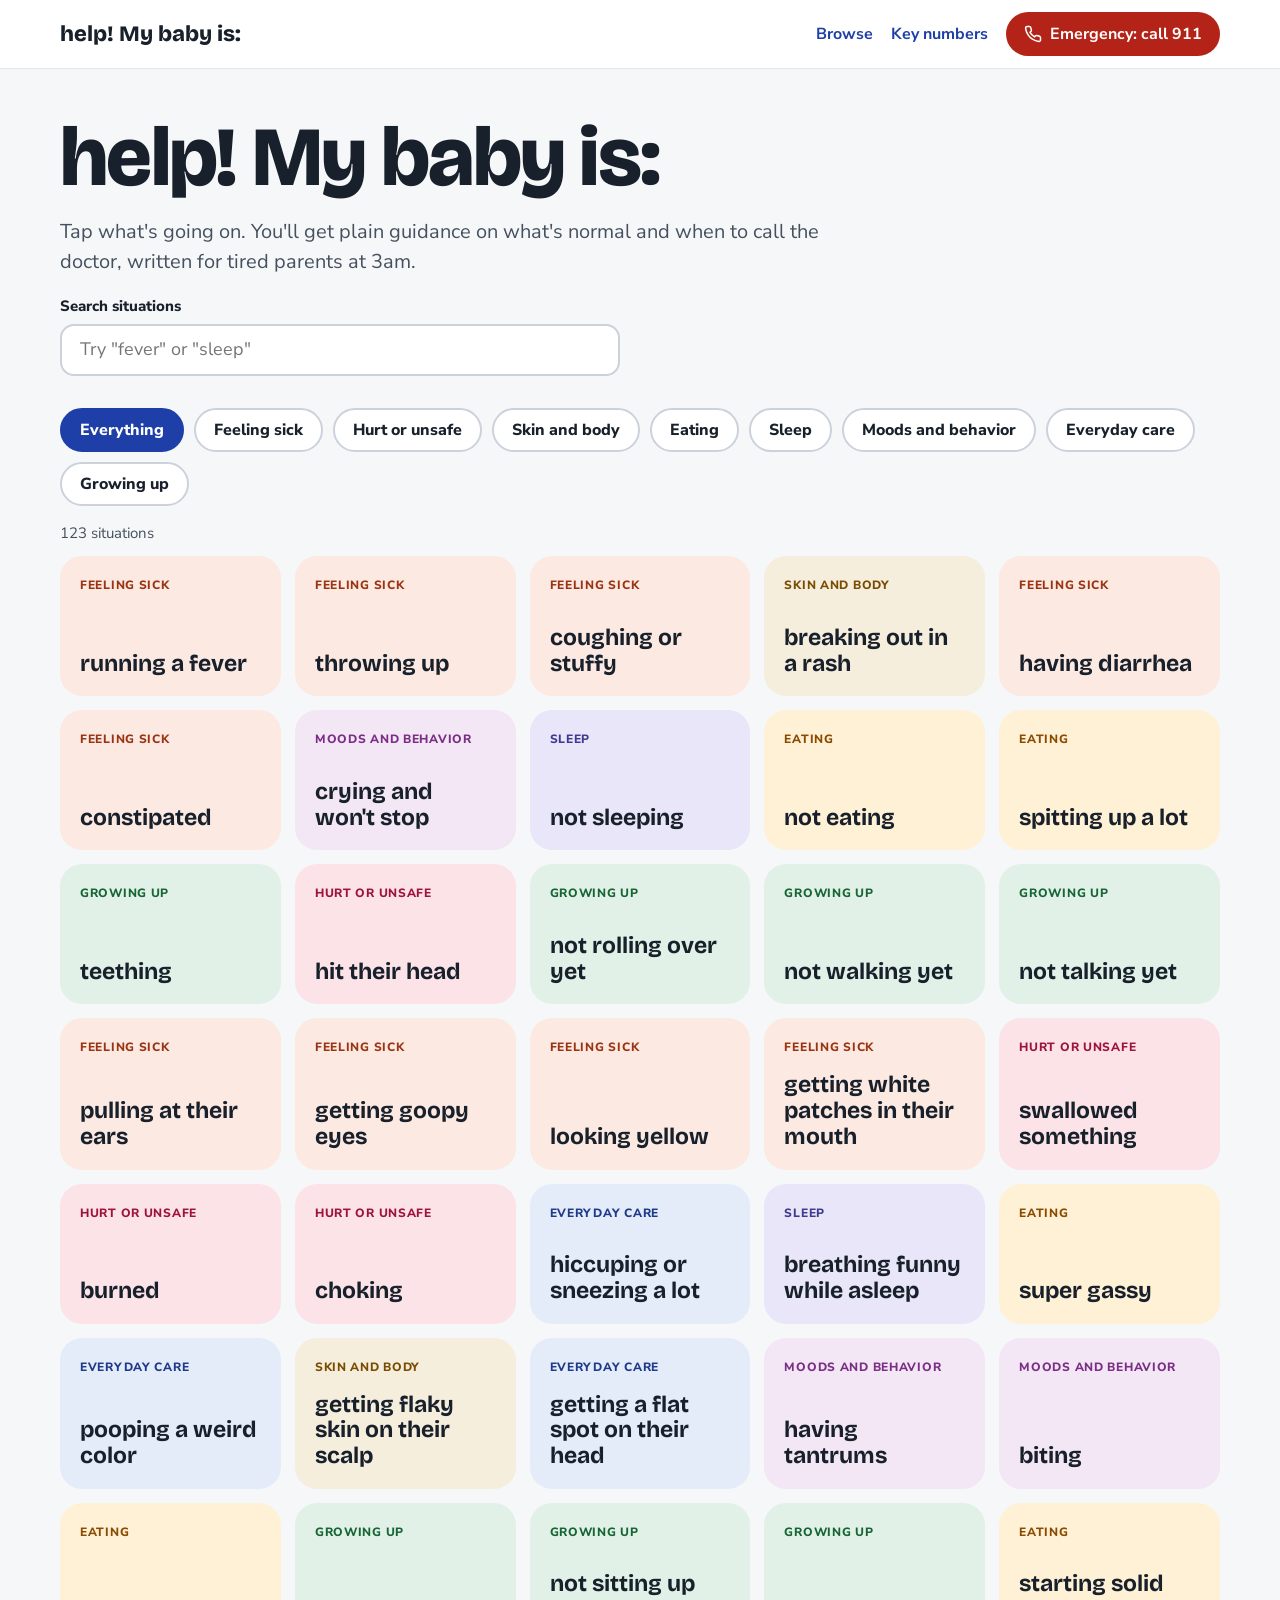
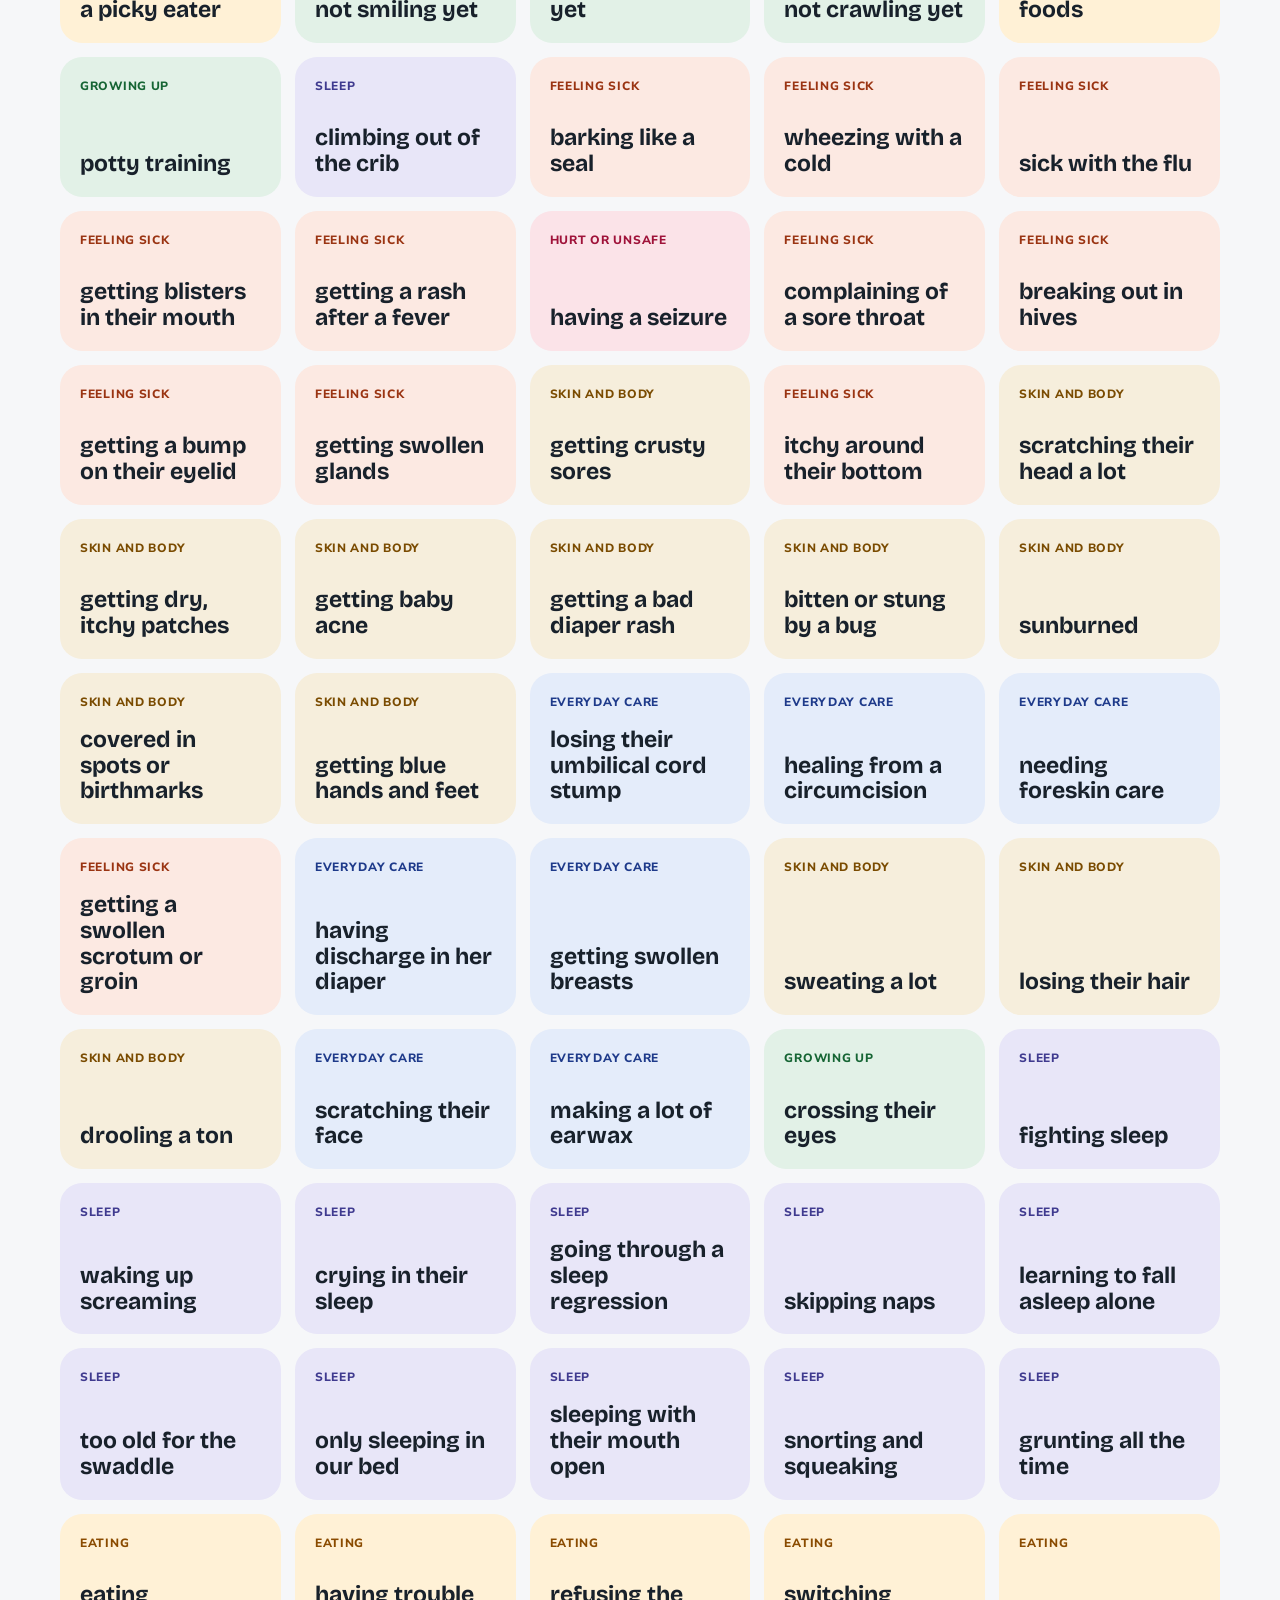
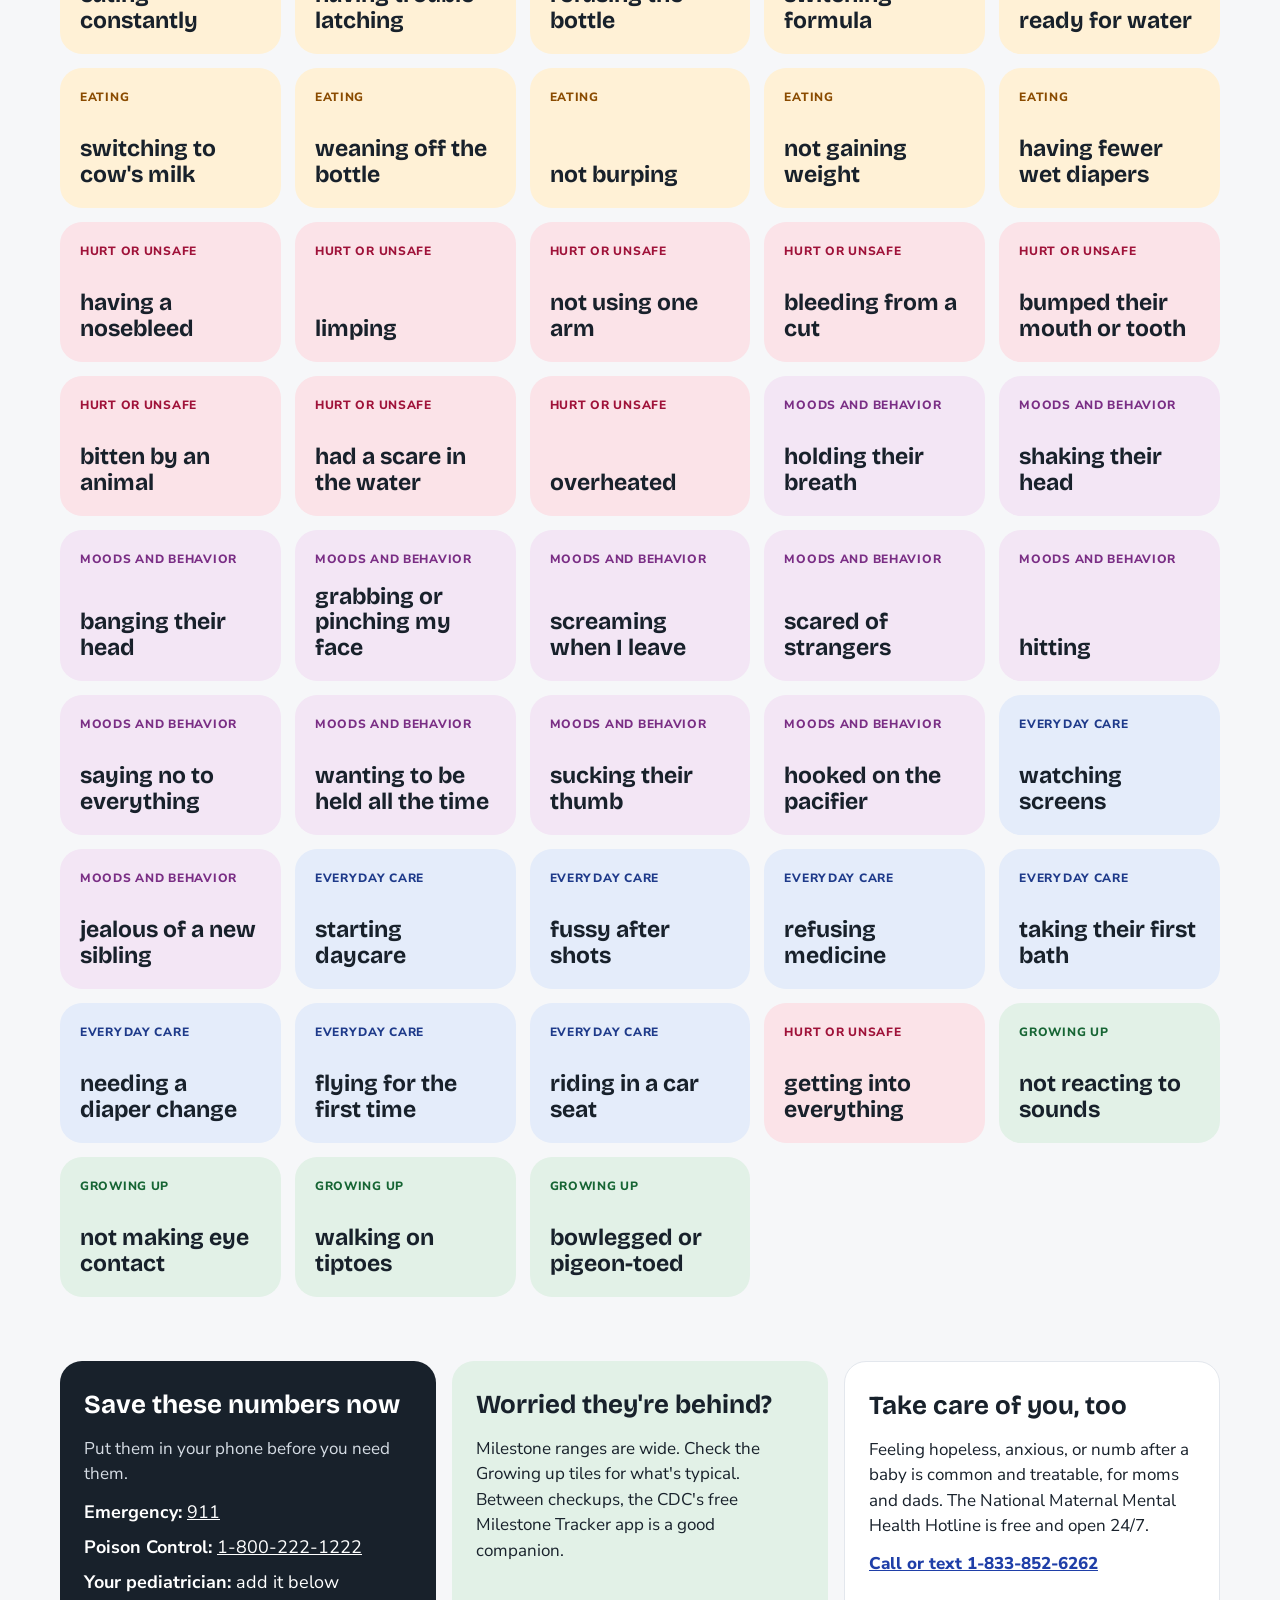
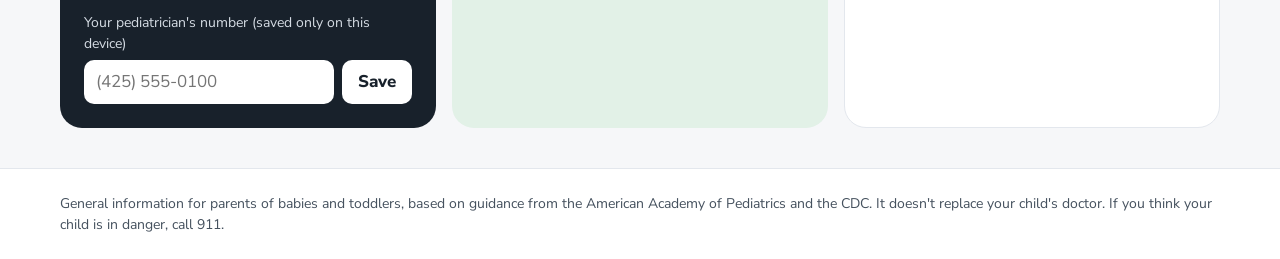
==== index.html @ 2a9dbdd5 "Add help! My baby is: site with 123 situation tiles Static site for parents of newborns and toddlers" ====
<!doctype html>
<html lang="en">
<head>
<meta charset="utf-8">
<meta name="viewport" content="width=device-width, initial-scale=1">
<title>help! My baby is:</title>
<meta name="description" content="Plain guidance for parents of newborns and toddlers: what's normal, what to try, and when to call the doctor or 911.">
<meta name="theme-color" content="#F6F7F9">
<link rel="icon" href="icon.svg" type="image/svg+xml">
<link rel="apple-touch-icon" href="icon.svg">
<link rel="manifest" href="manifest.webmanifest">
<link rel="preconnect" href="https://fonts.googleapis.com">
<link rel="preconnect" href="https://fonts.gstatic.com" crossorigin>
<link href="https://fonts.googleapis.com/css2?family=Bricolage+Grotesque:opsz,wght@12..96,600;12..96,700;12..96,800&family=Nunito+Sans:opsz,wght@6..12,400;6..12,600;6..12,700;6..12,800&display=swap" rel="stylesheet">
<link rel="stylesheet" href="styles.css">
</head>
<body>
<a class="skip" href="#main">Skip to content</a>
<header class="topbar">
  <div class="wrap topbar-inner">
    <a href="#" class="brand">help! My baby is:</a>
    <nav aria-label="Main" class="nav">
      <a href="#" data-home>Browse</a>
      <a href="#numbers">Key numbers</a>
      <a href="tel:911" class="pill-911">
        <svg width="18" height="18" viewBox="0 0 24 24" fill="none" stroke="currentColor" stroke-width="2" stroke-linecap="round" stroke-linejoin="round" aria-hidden="true"><path d="M22 16.9v3a2 2 0 0 1-2.2 2 19.8 19.8 0 0 1-8.6-3.1 19.5 19.5 0 0 1-6-6A19.8 19.8 0 0 1 2.1 4.2 2 2 0 0 1 4.1 2h3a2 2 0 0 1 2 1.7c.1.9.4 1.8.7 2.7a2 2 0 0 1-.5 2.1L8 9.8a16 16 0 0 0 6 6l1.3-1.3a2 2 0 0 1 2.1-.4c.9.3 1.8.6 2.7.7a2 2 0 0 1 1.7 2z"/></svg>
        Emergency: call 911</a>
    </nav>
  </div>
</header>

<main id="main" class="wrap">
  <section id="home">
    <div class="hero">
      <h1>help! My baby is:</h1>
      <p class="lede">Tap what's going on. You'll get plain guidance on what's normal and when to call the doctor, written for tired parents at 3am.</p>
      <div class="search">
        <label for="search">Search situations</label>
        <input id="search" type="search" placeholder="Try &quot;fever&quot; or &quot;sleep&quot;" autocomplete="off">
      </div>
    </div>
    <div class="chips" role="group" aria-label="Filter by category" id="chips"></div>
    <p class="count" id="count" aria-live="polite"></p>
    <div class="grid" id="grid"></div>
    <p class="empty" id="empty" hidden>Nothing matched that. Try a simpler word, or call your pediatrician's nurse line if you're unsure.</p>
  </section>

  <section id="detail" hidden aria-labelledby="detail-title">
    <a href="#" class="back">
      <svg width="20" height="20" viewBox="0 0 24 24" fill="none" stroke="currentColor" stroke-width="2" stroke-linecap="round" stroke-linejoin="round" aria-hidden="true"><path d="M15 18l-6-6 6-6"/></svg>
      All situations</a>
    <div class="detail-head">
      <span class="tag" id="d-cat"></span>
      <h2 id="detail-title"></h2>
      <p class="lede" id="d-normal"></p>
    </div>
    <div class="card card-911" id="d-now-wrap">
      <div>
        <h3>Call 911 or go to the ER if</h3>
        <ul id="d-now"></ul>
      </div>
      <a href="tel:911" class="btn-911">Call 911</a>
    </div>
    <div class="card card-calm" id="d-calm">Usually not an emergency. Bring it up with your doctor, and call sooner if something feels off to you.</div>
    <div class="two">
      <div class="card card-doc">
        <h3>Call the doctor if</h3>
        <ul id="d-doc"></ul>
      </div>
      <div class="card card-try">
        <h3>Things to try</h3>
        <ul id="d-try"></ul>
      </div>
    </div>
    <p class="fine">Unsure? Trust your gut and call your pediatrician. Most offices have a 24-hour nurse line.</p>
  </section>

  <section id="numbers" class="numbers">
    <div class="card card-dark">
      <h2>Save these numbers now</h2>
      <p>Put them in your phone before you need them.</p>
      <ul class="plain">
        <li><strong>Emergency:</strong> <a href="tel:911">911</a></li>
        <li><strong>Poison Control:</strong> <a href="tel:18002221222">1-800-222-1222</a></li>
        <li><strong>Your pediatrician:</strong> <span id="ped-num">add it below</span></li>
      </ul>
      <form id="ped-form" class="ped-form">
        <label for="ped">Your pediatrician's number (saved only on this device)</label>
        <div class="ped-row">
          <input id="ped" type="tel" inputmode="tel" placeholder="(425) 555-0100">
          <button type="submit">Save</button>
        </div>
      </form>
    </div>
    <div class="card card-green">
      <h2>Worried they're behind?</h2>
      <p>Milestone ranges are wide. Check the Growing up tiles for what's typical. Between checkups, the CDC's free Milestone Tracker app is a good companion.</p>
    </div>
    <div class="card">
      <h2>Take care of you, too</h2>
      <p>Feeling hopeless, anxious, or numb after a baby is common and treatable, for moms and dads. The National Maternal Mental Health Hotline is free and open 24/7.</p>
      <a href="tel:18338526262" class="strong-link">Call or text 1-833-852-6262</a>
    </div>
  </section>
</main>

<nav class="quickbar" aria-label="Quick help">
  <a href="tel:911" class="qb-911">Call 911</a>
  <a href="#numbers" class="qb-nurse" id="qb-nurse">Nurse line</a>
</nav>

<footer class="footer">
  <div class="wrap">General information for parents of babies and toddlers, based on guidance from the American Academy of Pediatrics and the CDC. It doesn't replace your child's doctor. If you think your child is in danger, call 911.</div>
</footer>

<script src="data.js"></script>
<script src="app.js"></script>
</body>
</html>
---- styles.css ----
:root {
  --ink: #18212B;
  --ink-2: #33404D;
  --muted: #45515E;
  --ground: #F6F7F9;
  --surface: #FFFFFF;
  --line: #E3E7ED;
  --line-2: #CBD2DC;
  --accent: #1F3FA8;
  --accent-hover: #142B78;
  --red: #B42318;
  --red-ink: #8F1D12;
  --red-bg: #FEF0EE;
  --red-line: #F4B7AE;
  --amber-ink: #7A3E00;
  --amber-bg: #FFF6E8;
  --amber-line: #F1DDB8;
  --green-bg: #E2F1E7;
  --display: 'Bricolage Grotesque', system-ui, sans-serif;
  --body: 'Nunito Sans', system-ui, sans-serif;
}

* { box-sizing: border-box; }
html { scroll-behavior: smooth; }
body { margin: 0; background: var(--ground); color: var(--ink); font-family: var(--body); font-size: 17px; line-height: 1.5; padding-bottom: 88px; }
a { color: var(--accent); }
a:hover { color: var(--accent-hover); }
h1, h2, h3 { font-family: var(--display); margin: 0; }
ul { margin: 0; padding-left: 22px; display: flex; flex-direction: column; gap: 8px; }
.wrap { max-width: 1200px; margin: 0 auto; padding: 0 20px; }
.skip { position: absolute; left: -999px; top: 8px; background: var(--surface); padding: 8px 12px; border-radius: 8px; z-index: 10; }
.skip:focus { left: 8px; }
:focus-visible { outline: 3px solid var(--accent); outline-offset: 2px; }

/* Top bar */
.topbar { background: var(--surface); border-bottom: 1px solid var(--line); position: sticky; top: 0; z-index: 5; }
.topbar-inner { display: flex; flex-wrap: wrap; align-items: center; justify-content: space-between; gap: 12px; padding-top: 12px; padding-bottom: 12px; }
.brand { font-family: var(--display); font-weight: 800; font-size: 22px; color: var(--ink); text-decoration: none; }
.brand:hover { color: var(--ink); }
.nav { display: flex; flex-wrap: wrap; align-items: center; gap: 18px; font-weight: 700; font-size: 16px; }
.nav a { text-decoration: none; }
.pill-911 { display: inline-flex; align-items: center; gap: 8px; min-height: 44px; padding: 0 18px; border-radius: 999px; background: var(--red); color: #fff !important; }
.pill-911:hover { background: var(--red-ink); }

/* Home */
.hero { display: flex; flex-direction: column; gap: 18px; max-width: 760px; padding-top: 48px; }
.hero h1 { font-weight: 800; font-size: clamp(44px, 8vw, 84px); line-height: 0.98; letter-spacing: -0.02em; }
.lede { margin: 0; font-size: 20px; line-height: 1.5; color: var(--muted); }
.search { display: flex; flex-direction: column; gap: 6px; max-width: 560px; }
.search label { font-weight: 800; font-size: 15px; }
.search input { min-height: 52px; padding: 0 18px; font: inherit; font-size: 18px; border: 2px solid var(--line-2); border-radius: 14px; background: var(--surface); color: var(--ink); }
.search input:focus { border-color: var(--accent); outline: none; }

.chips { display: flex; flex-wrap: wrap; gap: 10px; margin-top: 32px; }
.chip { min-height: 44px; padding: 0 18px; border-radius: 999px; font: inherit; font-size: 16px; font-weight: 800; cursor: pointer; background: var(--surface); color: var(--ink); border: 2px solid var(--line-2); }
.chip[aria-pressed="true"] { background: var(--accent); color: #fff; border-color: var(--accent); }
.count { margin: 16px 0 12px; font-size: 15px; color: var(--muted); }

.grid { display: grid; grid-template-columns: repeat(auto-fill, minmax(220px, 1fr)); gap: 14px; }
.tile { display: flex; flex-direction: column; justify-content: space-between; gap: 16px; min-height: 140px; padding: 20px; border-radius: 22px; color: var(--ink); text-decoration: none; transition: transform .12s ease, box-shadow .12s ease; }
.tile:hover { color: var(--ink); transform: translateY(-2px); box-shadow: 0 6px 18px rgba(24, 33, 43, .08); }
.tile .tag { font-size: 12px; }
.tile-label { font-family: var(--display); font-size: 23px; font-weight: 700; line-height: 1.12; }
.tag { font-size: 13px; font-weight: 800; letter-spacing: .06em; text-transform: uppercase; }
.empty { font-size: 18px; color: var(--muted); }

/* Detail */
#detail { padding-top: 32px; display: flex; flex-direction: column; gap: 20px; }
#detail[hidden] { display: none; }
.back { align-self: flex-start; display: inline-flex; align-items: center; gap: 6px; min-height: 44px; padding: 0 16px 0 10px; border-radius: 999px; border: 2px solid var(--line-2); background: var(--surface); font-weight: 800; color: var(--ink); text-decoration: none; }
.back:hover { color: var(--ink); border-color: var(--ink); }
.detail-head { display: flex; flex-direction: column; gap: 10px; max-width: 820px; }
.detail-head h2 { font-size: clamp(34px, 6vw, 56px); font-weight: 800; line-height: 1.04; }
.detail-head .lede { color: var(--ink-2); }

.card { background: var(--surface); border: 1px solid var(--line); border-radius: 22px; padding: 24px; display: flex; flex-direction: column; gap: 12px; }
.card h3 { font-size: 23px; }
.card ul { font-size: 18px; }
.card-911 { background: var(--red-bg); border: 2px solid var(--red-line); flex-direction: row; flex-wrap: wrap; justify-content: space-between; align-items: flex-start; gap: 20px; }
.card-911 > div { flex: 999 1 380px; display: flex; flex-direction: column; gap: 10px; }
.card-911 h3 { color: var(--red-ink); }
.btn-911 { flex: 1 1 180px; display: inline-flex; align-items: center; justify-content: center; min-height: 56px; padding: 0 24px; border-radius: 16px; background: var(--red); color: #fff; font-weight: 800; font-size: 20px; text-decoration: none; }
.btn-911:hover { background: var(--red-ink); color: #fff; }
.card-calm { background: var(--green-bg); border: 0; font-size: 18px; }
.card-doc { background: var(--amber-bg); border-color: var(--amber-line); }
.card-doc h3 { color: var(--amber-ink); }
.two { display: grid; grid-template-columns: repeat(auto-fit, minmax(300px, 1fr)); gap: 16px; }
.fine { margin: 0; font-size: 15px; color: var(--muted); }

/* Numbers */
.numbers { margin: 64px 0 40px; display: grid; grid-template-columns: repeat(auto-fit, minmax(280px, 1fr)); gap: 16px; scroll-margin-top: 90px; }
.numbers h2 { font-size: 26px; }
.numbers p { margin: 0; }
.card-dark { background: var(--ink); color: #fff; border: 0; }
.card-dark p { color: #D5DCE4; }
.card-dark a { color: #fff; }
.card-green { background: var(--green-bg); border: 0; }
.plain { list-style: none; padding: 0; font-size: 18px; }
.strong-link { font-weight: 800; }
.ped-form { display: flex; flex-direction: column; gap: 6px; margin-top: 4px; }
.ped-form label { font-size: 14px; color: #D5DCE4; }
.ped-row { display: flex; gap: 8px; }
.ped-row input { flex: 1; min-width: 0; min-height: 44px; padding: 0 12px; border-radius: 10px; border: 0; font: inherit; }
.ped-row button { min-height: 44px; padding: 0 16px; border-radius: 10px; border: 0; background: #fff; color: var(--ink); font: inherit; font-weight: 800; cursor: pointer; }

/* Quick bar (phones) */
.quickbar { position: fixed; left: 0; right: 0; bottom: 0; display: grid; grid-template-columns: 1fr 1fr; gap: 10px; padding: 10px 16px calc(10px + env(safe-area-inset-bottom)); background: var(--surface); border-top: 1px solid var(--line); z-index: 6; }
.quickbar a { min-height: 50px; border-radius: 14px; display: flex; align-items: center; justify-content: center; font-weight: 800; font-size: 17px; text-decoration: none; }
.qb-911 { background: var(--red); color: #fff; }
.qb-911:hover { color: #fff; }
.qb-nurse { border: 2px solid var(--ink); color: var(--ink); }

.footer { border-top: 1px solid var(--line); background: var(--surface); }
.footer .wrap { padding-top: 24px; padding-bottom: 24px; font-size: 14px; color: var(--muted); }

@media (min-width: 900px) {
  body { padding-bottom: 0; }
  .quickbar { display: none; }
}
@media (max-width: 600px) {
  .topbar { position: static; }
  .nav { display: none; }
  .brand { font-size: 18px; }
  .hero { padding-top: 24px; }
  .hero h1 { font-size: 46px; }
  .lede { font-size: 18px; }
  .grid { grid-template-columns: repeat(2, minmax(0, 1fr)); gap: 10px; }
  .tile { min-height: 120px; padding: 14px; border-radius: 18px; }
  .tile-label { font-size: 19px; }
  .chips { flex-wrap: nowrap; overflow-x: auto; margin: 24px -20px 0; padding: 0 20px 4px; }
  .chip { flex: 0 0 auto; }
}
@media (prefers-reduced-motion: reduce) {
  html { scroll-behavior: auto; }
  .tile { transition: none; }
}
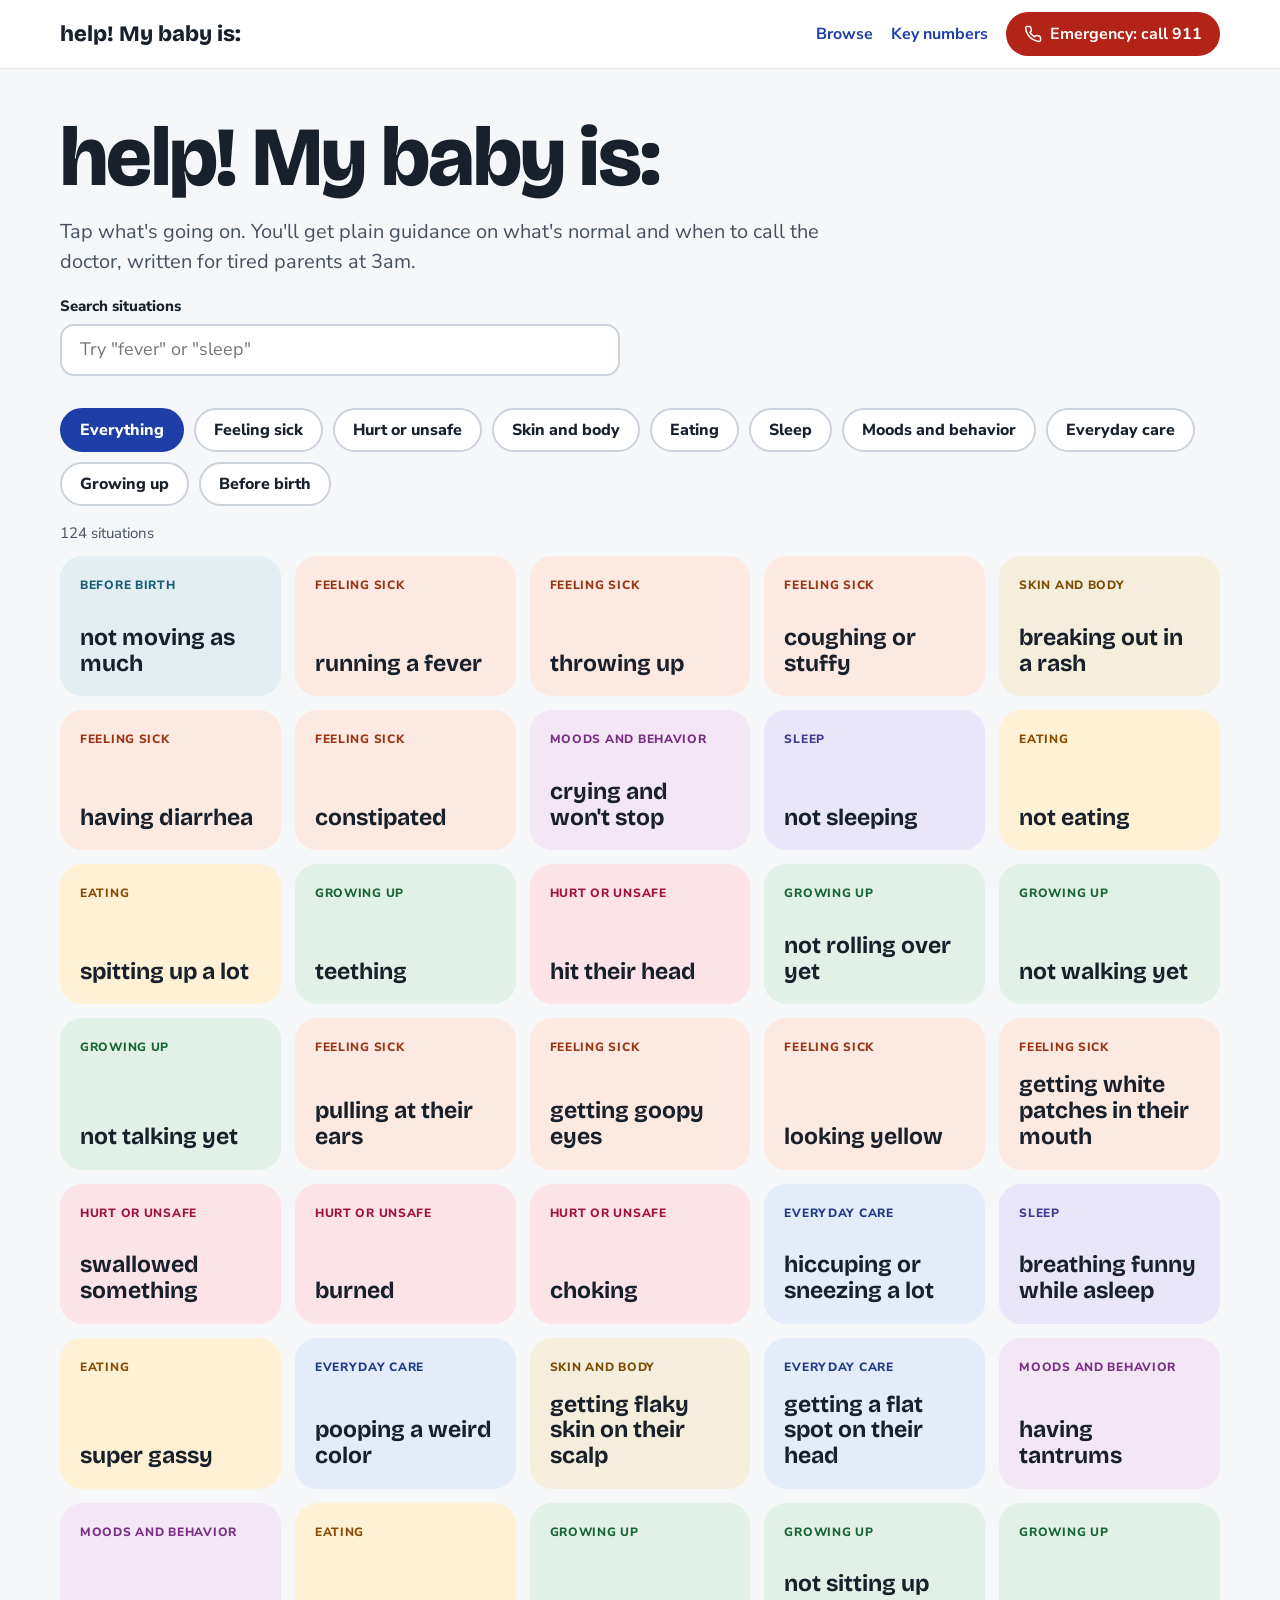
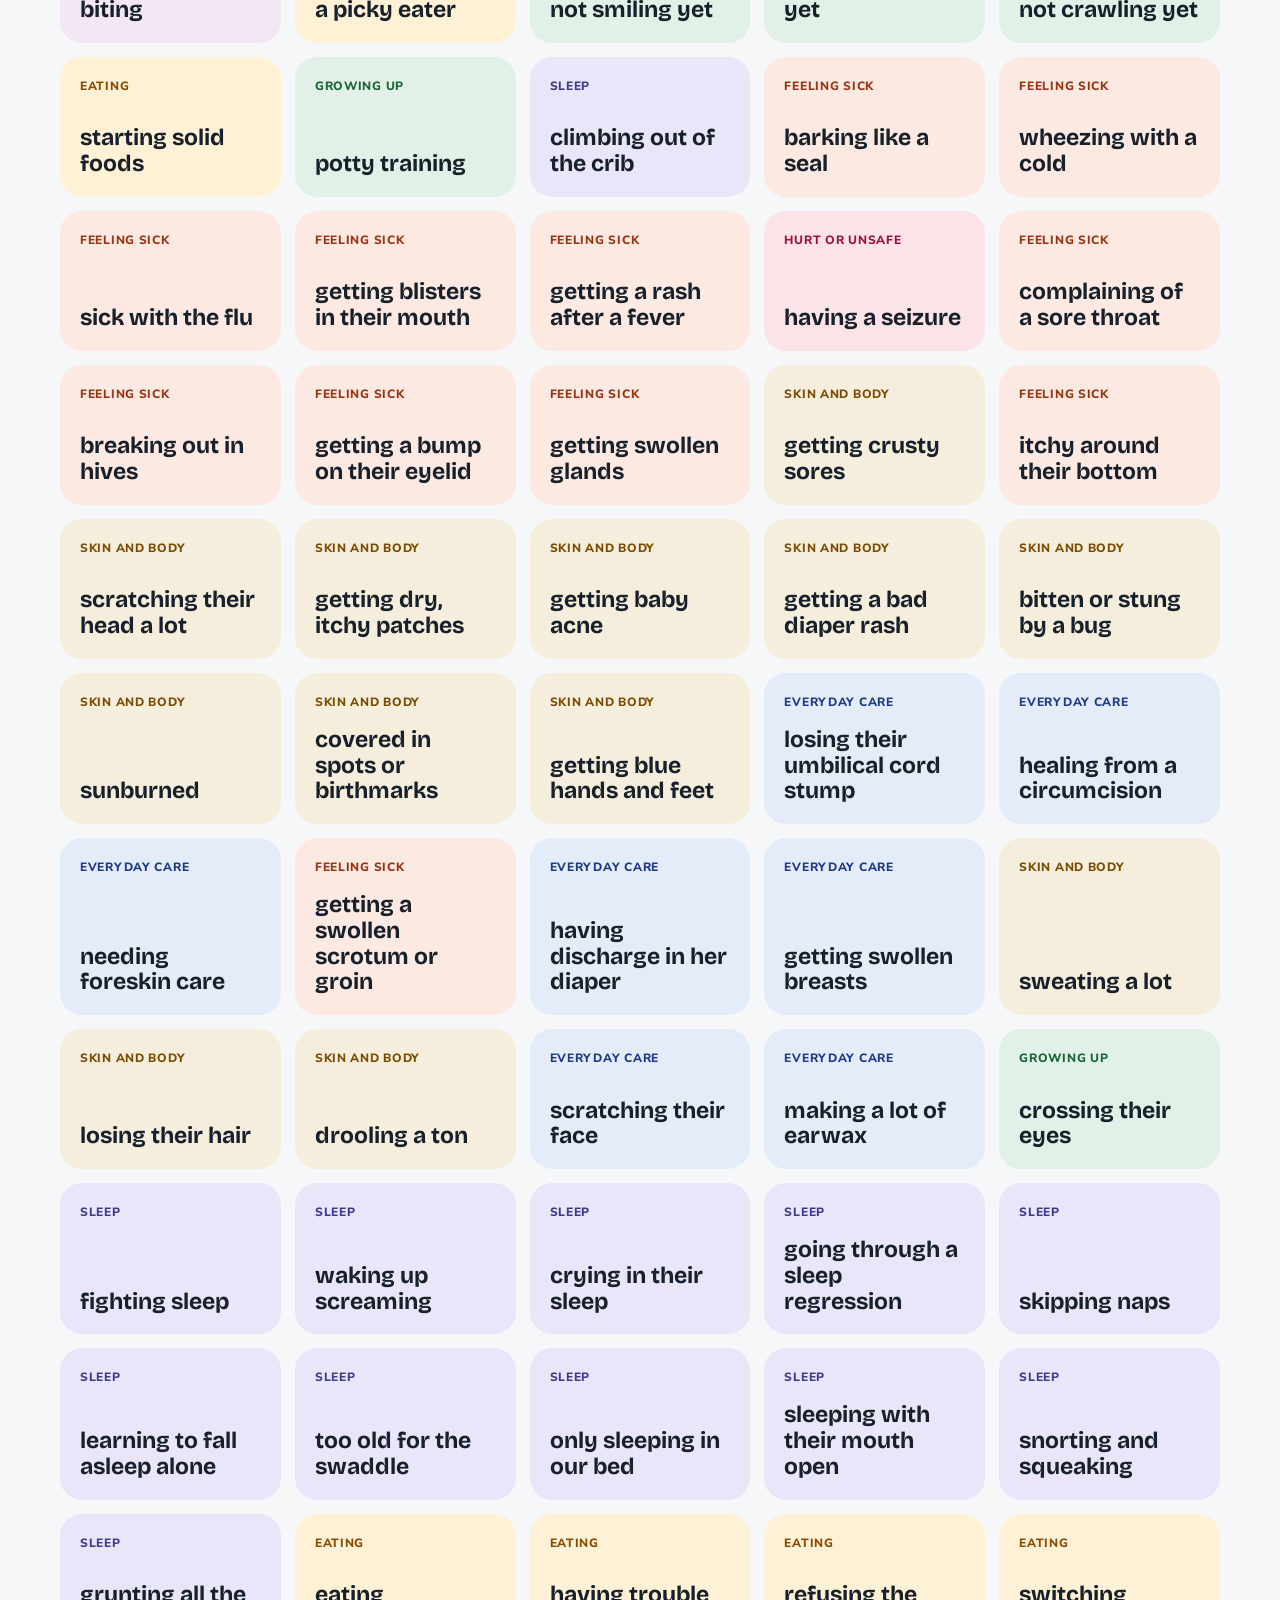
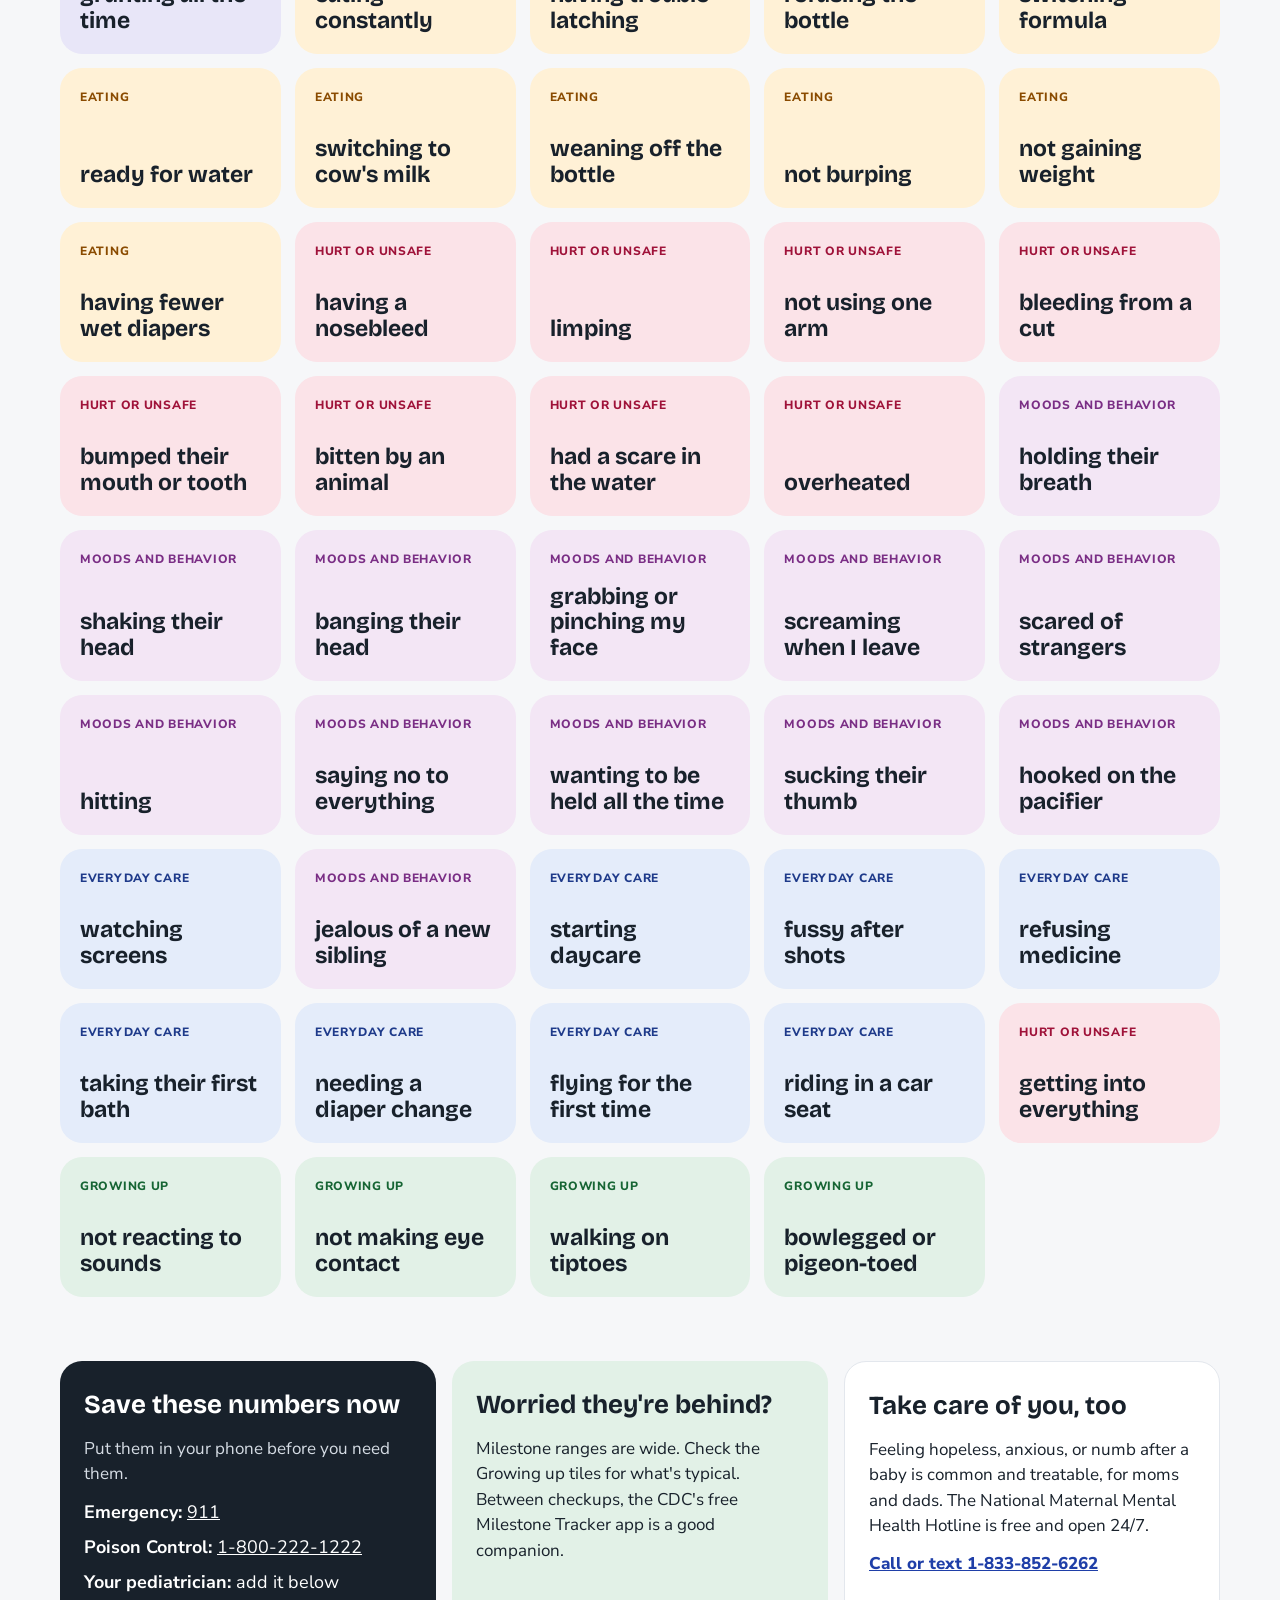
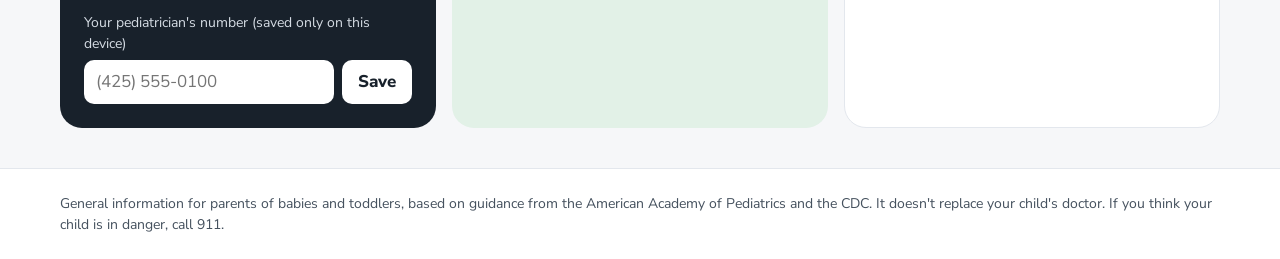
==== commit 507c57ad: "Point pregnancy tiles to the OB or midwife instead of the pediatrician Co-Authored-By: Claude Opus 5" ====
--- a/index.html
+++ b/index.html
@@ -72,7 +72,7 @@
         <ul id="d-try"></ul>
       </div>
     </div>
-    <p class="fine">Unsure? Trust your gut and call your pediatrician. Most offices have a 24-hour nurse line.</p>
+    <p class="fine" id="d-fine">Unsure? Trust your gut and call your pediatrician. Most offices have a 24-hour nurse line.</p>
   </section>
 
   <section id="numbers" class="numbers">
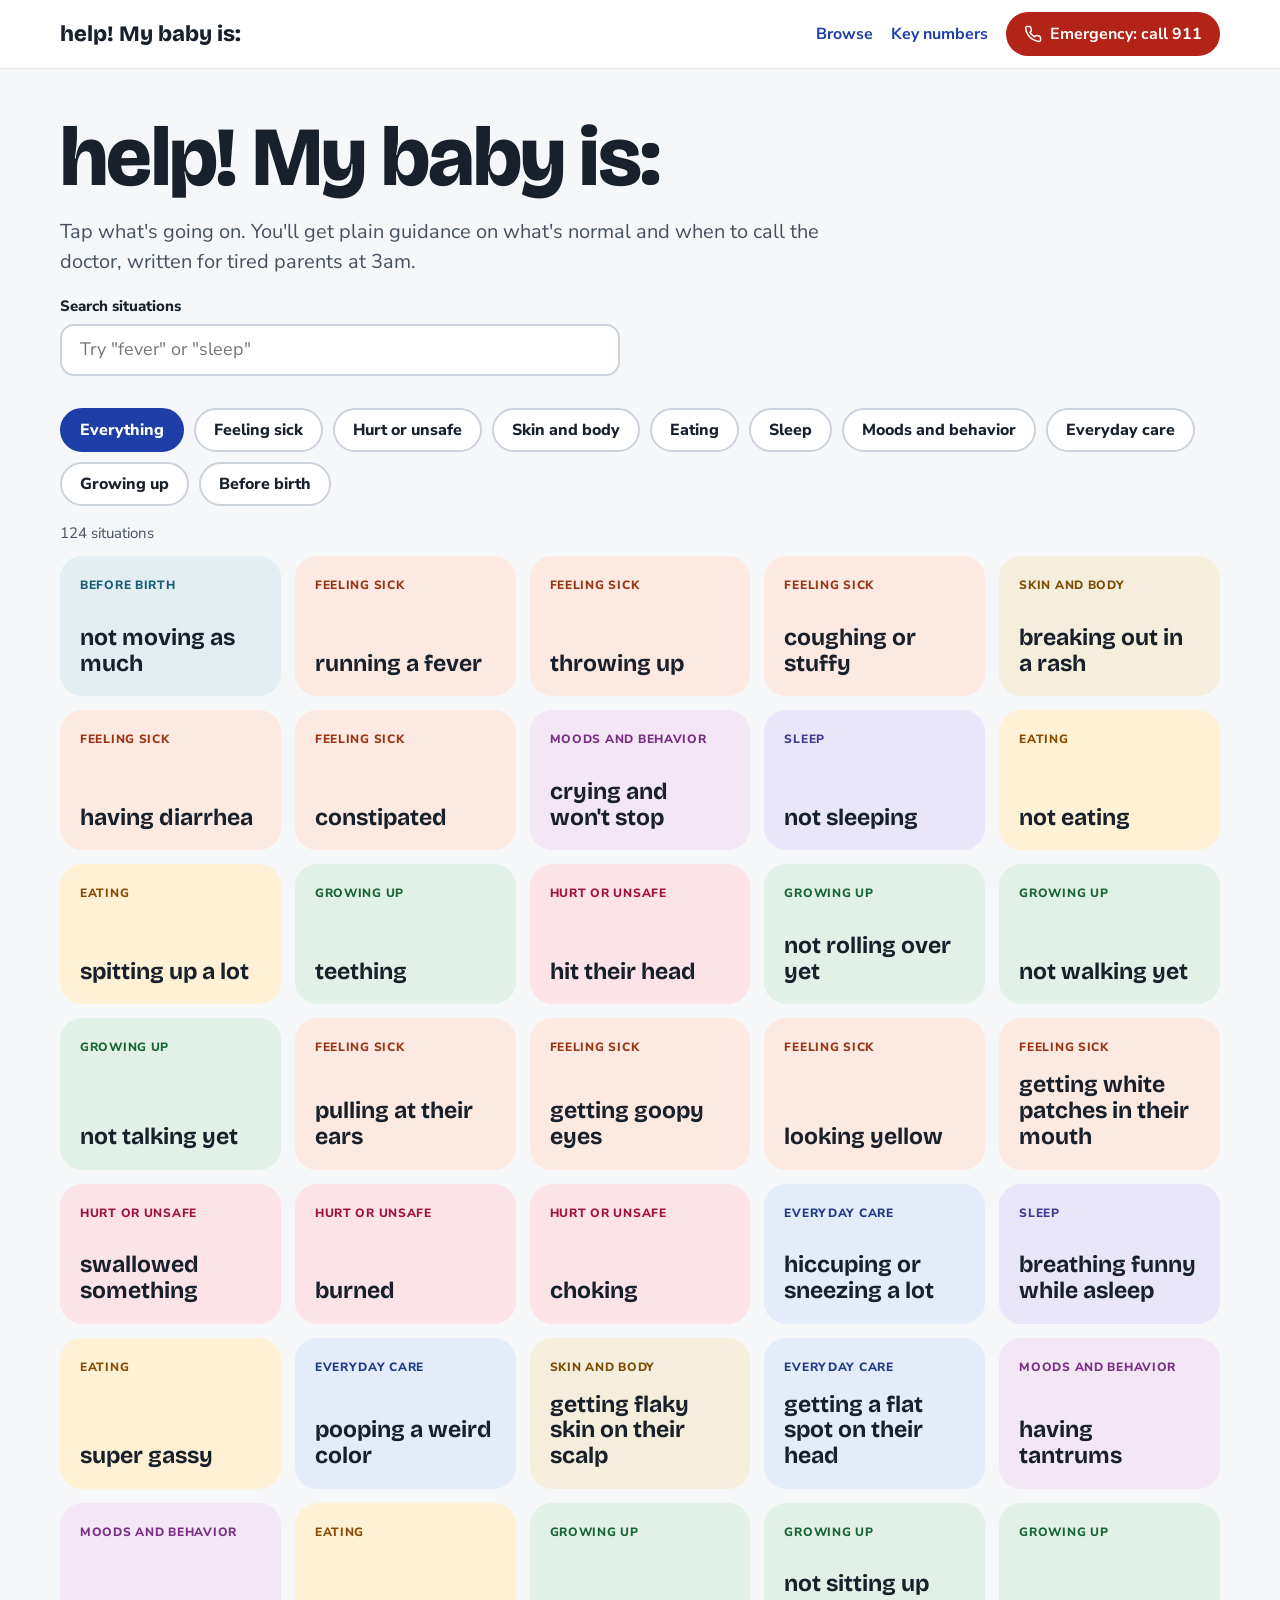
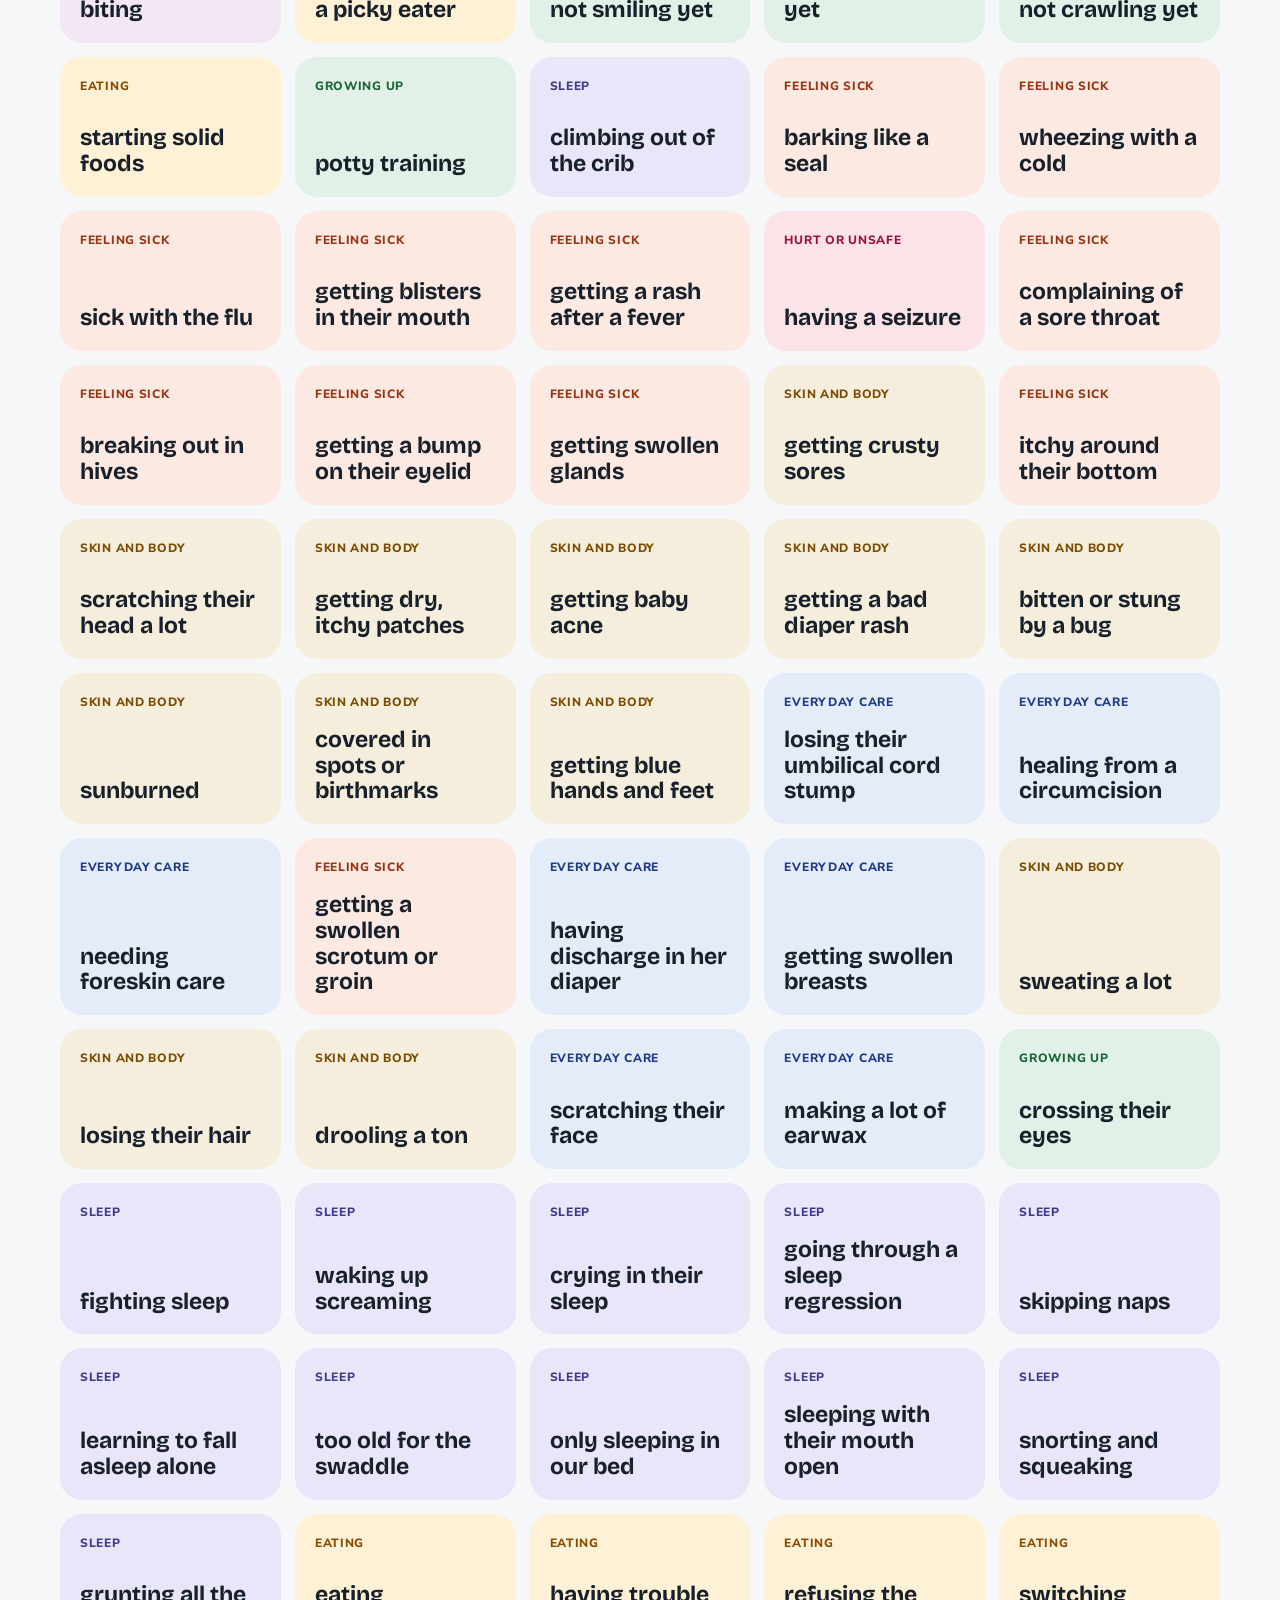
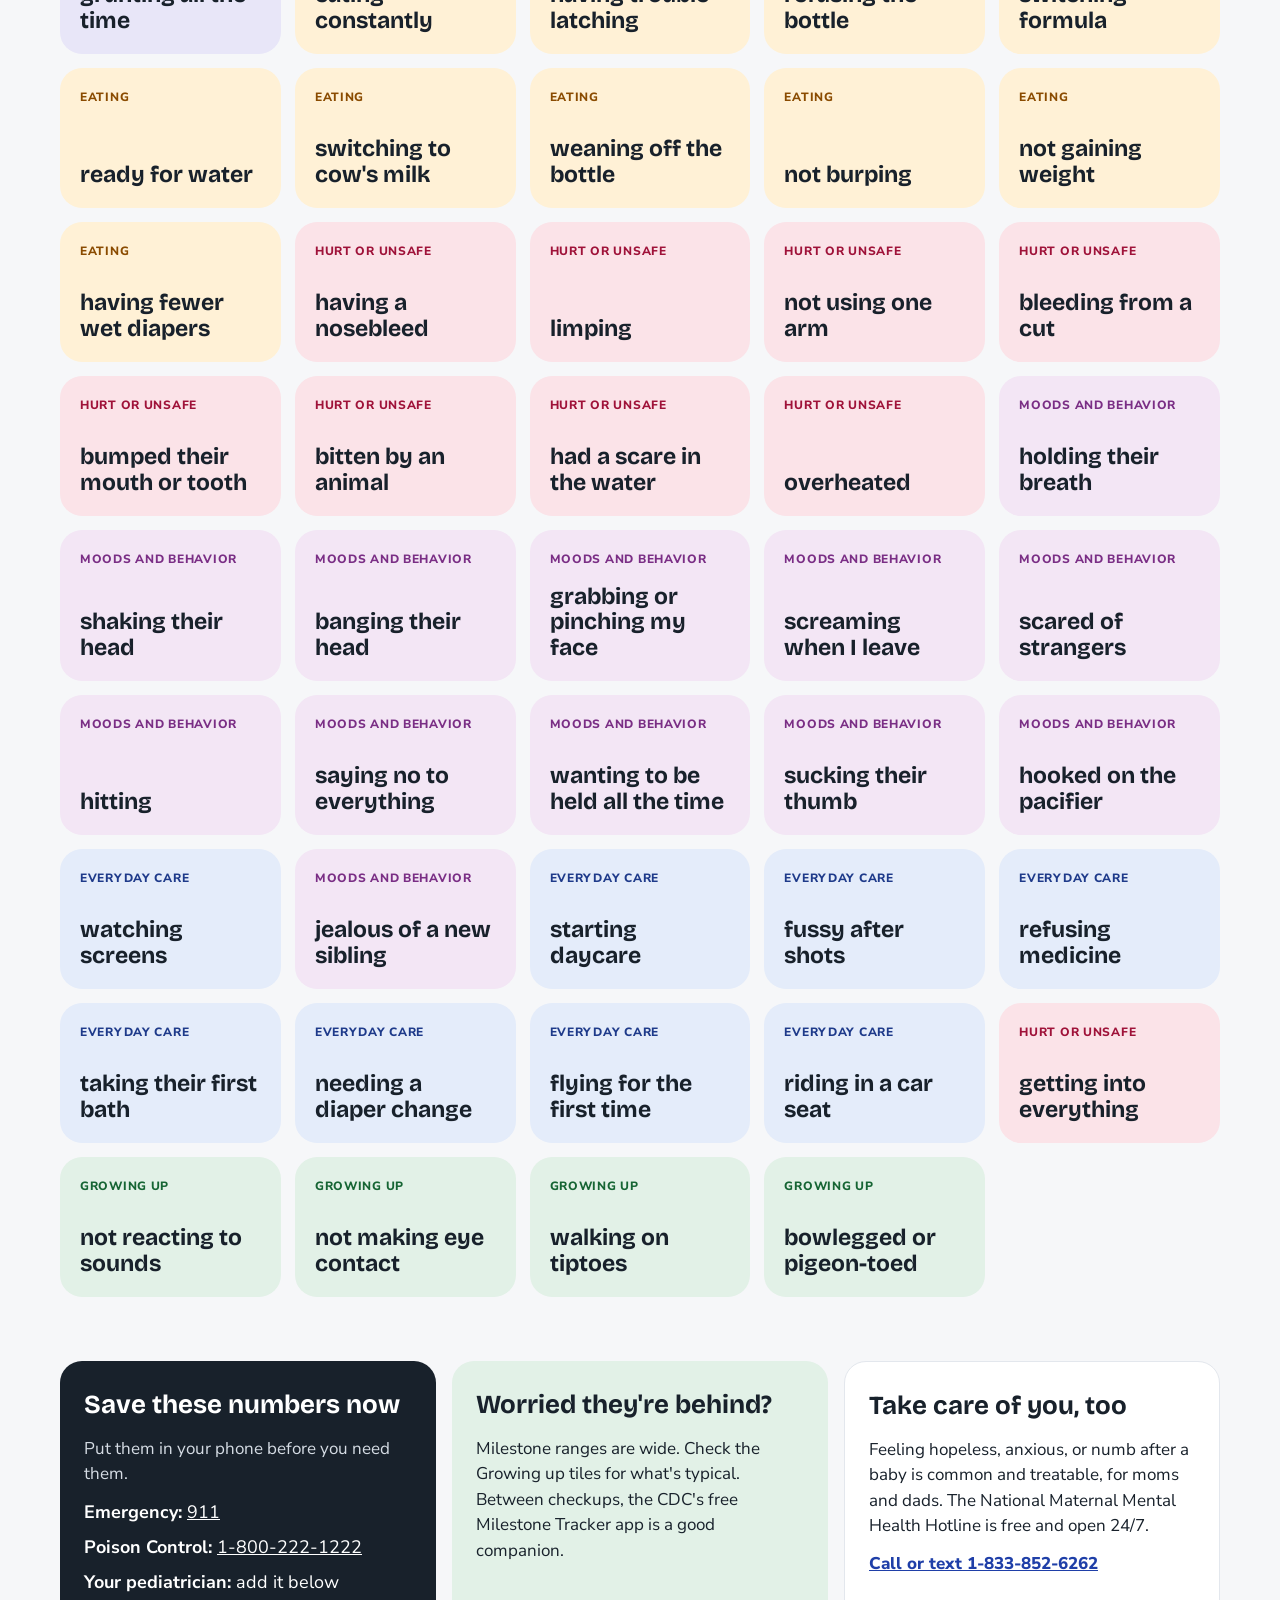
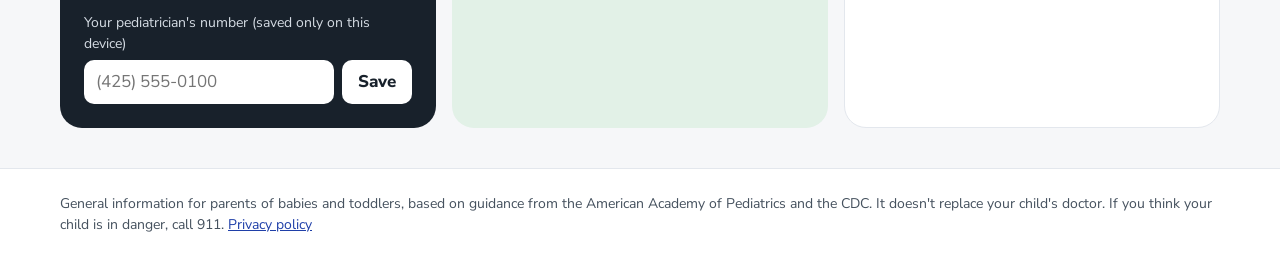
==== commit 9861343c: "Add Android app, CI build, and privacy policy Native WebView app that bundles the site so every tile" ====
--- a/index.html
+++ b/index.html
@@ -110,7 +110,7 @@
 </nav>
 
 <footer class="footer">
-  <div class="wrap">General information for parents of babies and toddlers, based on guidance from the American Academy of Pediatrics and the CDC. It doesn't replace your child's doctor. If you think your child is in danger, call 911.</div>
+  <div class="wrap">General information for parents of babies and toddlers, based on guidance from the American Academy of Pediatrics and the CDC. It doesn't replace your child's doctor. If you think your child is in danger, call 911. <a href="privacy.html">Privacy policy</a></div>
 </footer>
 
 <script src="data.js"></script>
